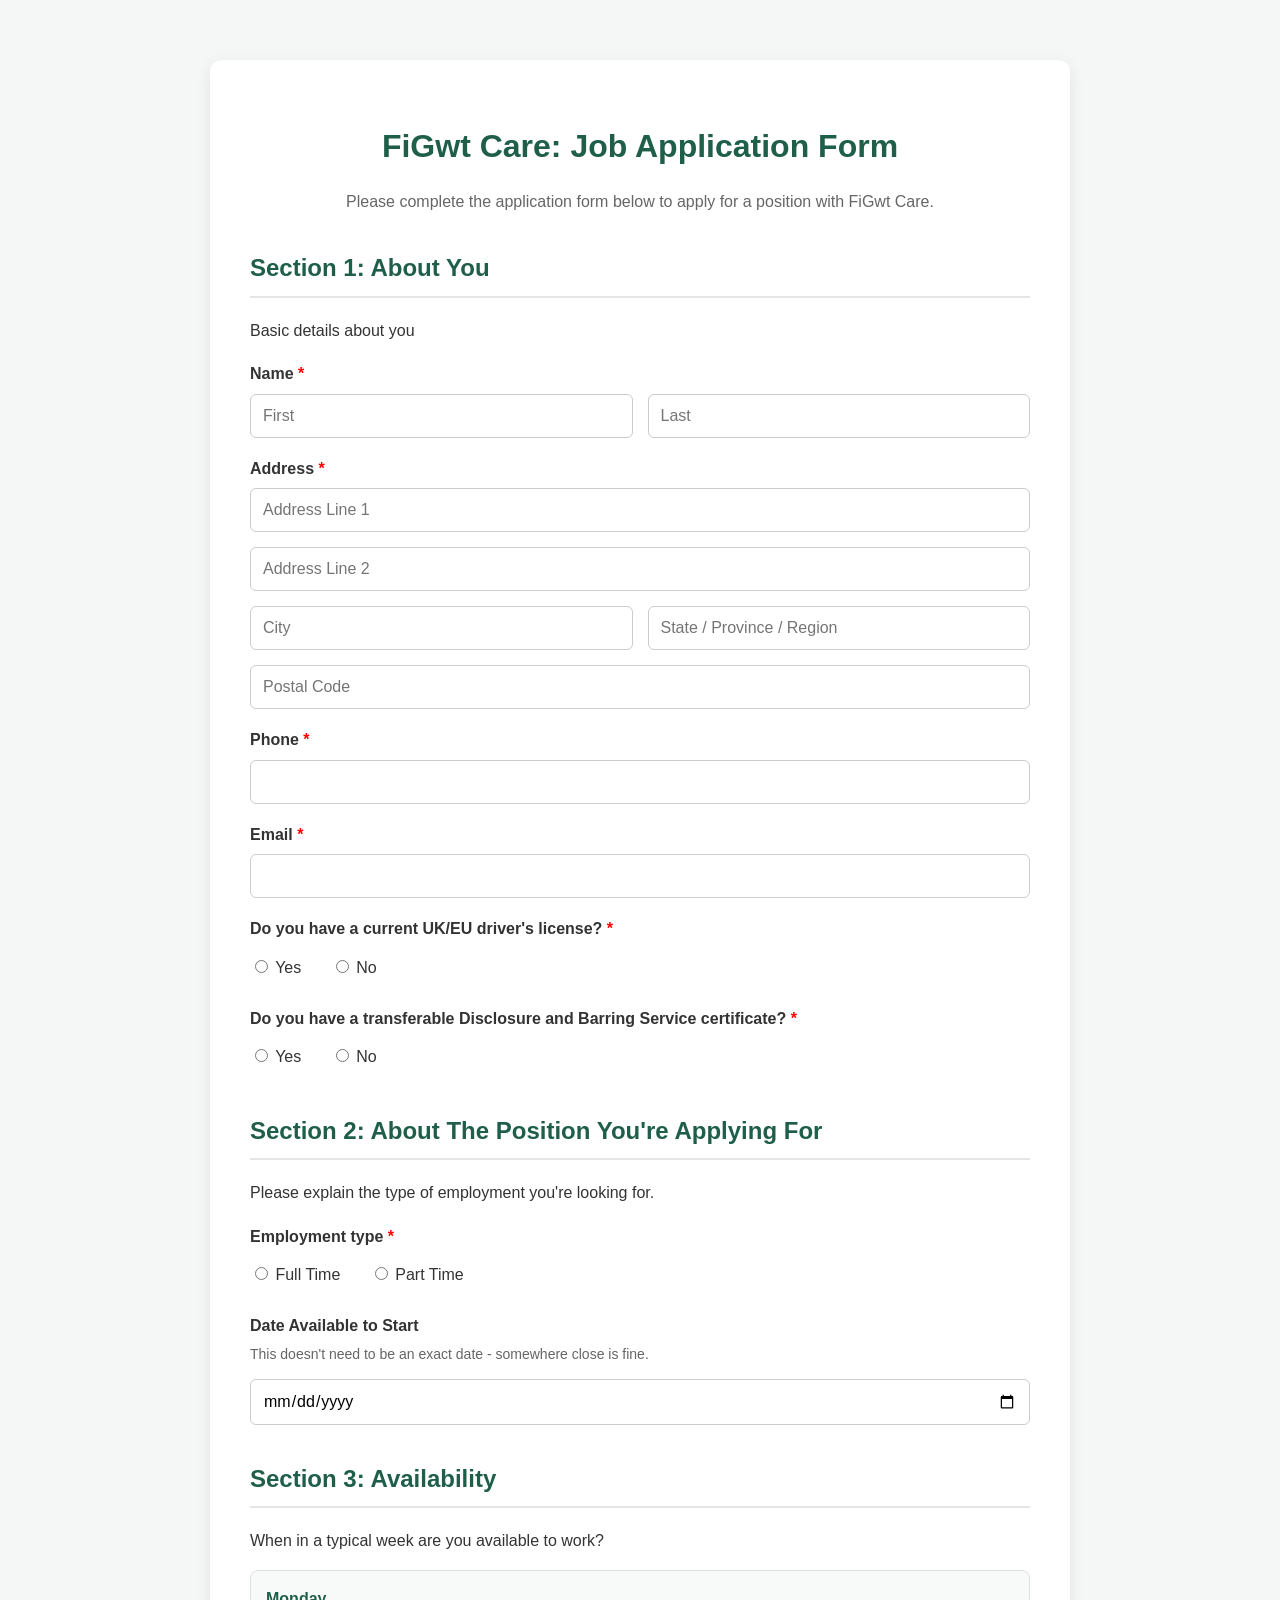
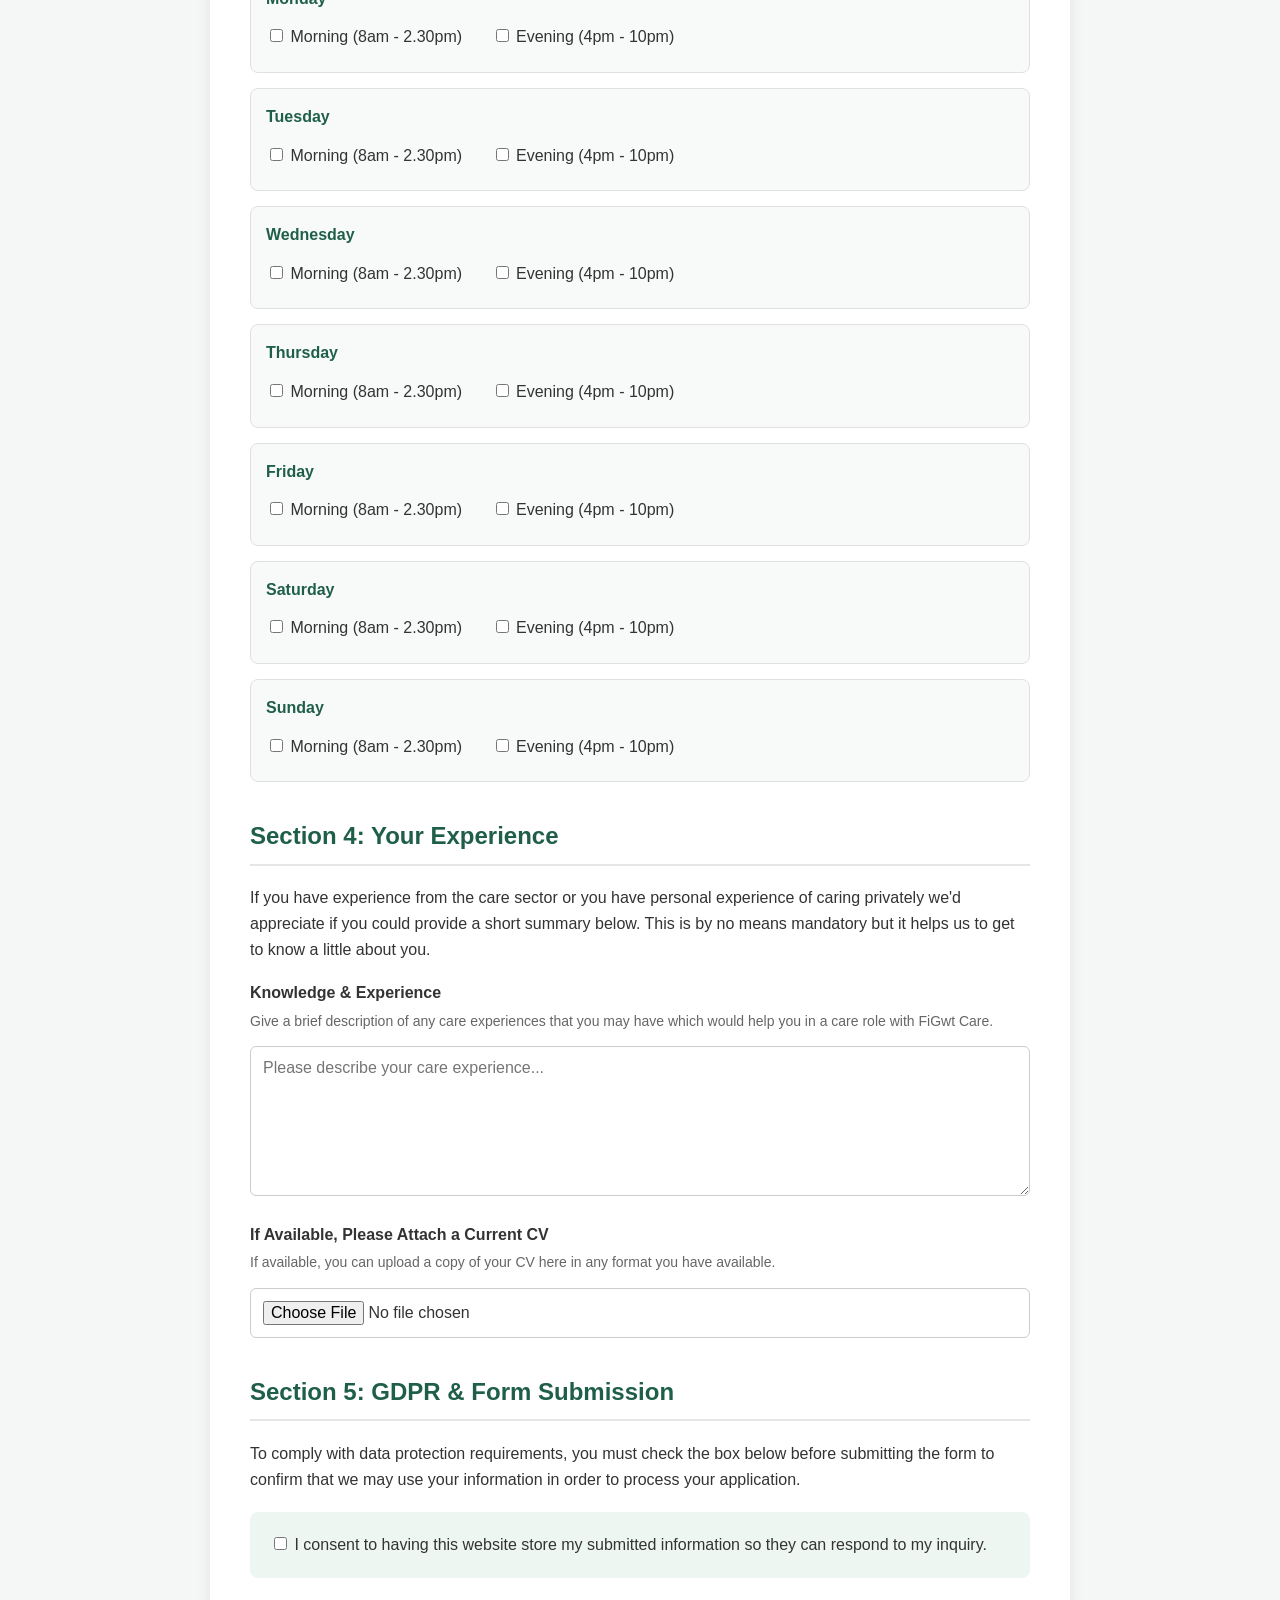
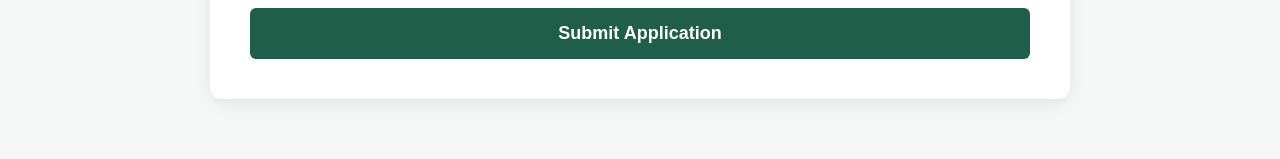
==== application.html @ f65cec48 "Add files via upload" ====
<!DOCTYPE html>
<html lang="en">
<head>
    <meta charset="UTF-8">
    <meta name="viewport" content="width=device-width, initial-scale=1.0">

    <title>FiGwt Care - Job Application Form</title>

    <style>
        * {
            box-sizing: border-box;
        }

        body {
            margin: 0;
            font-family: Arial, Helvetica, sans-serif;
            background-color: #f5f7f6;
            color: #333;
            line-height: 1.6;
        }

        .container {
            max-width: 900px;
            margin: 40px auto;
            padding: 20px;
        }

        .form-container {
            background: #ffffff;
            padding: 40px;
            border-radius: 12px;
            box-shadow: 0 4px 15px rgba(0, 0, 0, 0.08);
        }

        h1 {
            text-align: center;
            color: #1f5f4a;
            margin-bottom: 10px;
        }

        .intro {
            text-align: center;
            color: #666;
            margin-bottom: 35px;
        }

        h2 {
            color: #1f5f4a;
            border-bottom: 2px solid #e5e5e5;
            padding-bottom: 8px;
            margin-top: 35px;
        }

        label {
            display: block;
            font-weight: bold;
            margin-top: 18px;
            margin-bottom: 7px;
        }

        .required {
            color: red;
        }

        input[type="text"],
        input[type="email"],
        input[type="tel"],
        input[type="date"],
        input[type="file"],
        textarea {
            width: 100%;
            padding: 12px;
            border: 1px solid #ccc;
            border-radius: 6px;
            font-size: 16px;
            font-family: inherit;
        }

        textarea {
            min-height: 150px;
            resize: vertical;
        }

        .name-fields,
        .address-fields {
            display: grid;
            grid-template-columns: 1fr 1fr;
            gap: 15px;
        }

        .full-width {
            grid-column: 1 / -1;
        }

        .options {
            margin-top: 8px;
        }

        .options label {
            font-weight: normal;
            display: inline-block;
            margin-right: 25px;
            margin-top: 5px;
        }

        .day {
            background-color: #f8faf9;
            border: 1px solid #e0e0e0;
            border-radius: 8px;
            padding: 15px;
            margin: 15px 0;
        }

        .day-name {
            font-weight: bold;
            color: #1f5f4a;
            margin-bottom: 8px;
        }

        .description {
            color: #666;
            font-size: 14px;
        }

        .gdpr {
            background-color: #eef6f2;
            border-radius: 8px;
            padding: 20px;
            margin-top: 20px;
        }

        .gdpr label {
            font-weight: normal;
            margin: 0;
        }

        button {
            width: 100%;
            padding: 15px;
            margin-top: 30px;
            background-color: #1f5f4a;
            color: white;
            border: none;
            border-radius: 6px;
            font-size: 18px;
            font-weight: bold;
            cursor: pointer;
        }

        button:hover {
            background-color: #164737;
        }

        .note {
            font-size: 14px;
            color: #666;
            margin-top: -3px;
        }

        @media (max-width: 650px) {

            .container {
                padding: 10px;
            }

            .form-container {
                padding: 20px;
            }

            .name-fields,
            .address-fields {
                grid-template-columns: 1fr;
            }

            .full-width {
                grid-column: auto;
            }
        }
    </style>
</head>

<body>

<div class="container">

    <div class="form-container">

        <h1>FiGwt Care: Job Application Form</h1>

        <p class="intro">
            Please complete the application form below to apply for a position with FiGwt Care.
        </p>


        <!-- APPLICATION FORM -->

        <form
    action="https://formsubmit.co/admin@figwtdignitycare.org"
    method="POST"
    enctype="multipart/form-data"
>
    <input type="hidden" name="_subject" value="New Job Application - FiGwt Care">
    <input type="hidden" name="_captcha" value="false">
    <input type="hidden" name="_next" value="https://figwtdignitycare.org/application.html">


            <!-- SECTION 1 -->

            <h2>Section 1: About You</h2>

            <p>Basic details about you</p>


            <!-- NAME -->

            <label>
                Name <span class="required">*</span>
            </label>

            <div class="name-fields">

                <div>
                    <input
                        type="text"
                        name="first_name"
                        placeholder="First"
                        required
                    >
                </div>

                <div>
                    <input
                        type="text"
                        name="last_name"
                        placeholder="Last"
                        required
                    >
                </div>

            </div>


            <!-- ADDRESS -->

            <label>
                Address <span class="required">*</span>
            </label>

            <div class="address-fields">

                <div class="full-width">
                    <input
                        type="text"
                        name="address_line_1"
                        placeholder="Address Line 1"
                        required
                    >
                </div>

                <div class="full-width">
                    <input
                        type="text"
                        name="address_line_2"
                        placeholder="Address Line 2"
                    >
                </div>

                <div>
                    <input
                        type="text"
                        name="city"
                        placeholder="City"
                        required
                    >
                </div>

                <div>
                    <input
                        type="text"
                        name="region"
                        placeholder="State / Province / Region"
                    >
                </div>

                <div class="full-width">
                    <input
                        type="text"
                        name="postal_code"
                        placeholder="Postal Code"
                        required
                    >
                </div>

            </div>


            <!-- PHONE -->

            <label for="phone">
                Phone <span class="required">*</span>
            </label>

            <input
                type="tel"
                id="phone"
                name="phone"
                required
            >


            <!-- EMAIL -->

            <label for="email">
                Email <span class="required">*</span>
            </label>

            <input
                type="email"
                id="email"
                name="email"
                required
            >


            <!-- DRIVING LICENCE -->

            <label>
                Do you have a current UK/EU driver's license?
                <span class="required">*</span>
            </label>

            <div class="options">

                <label>
                    <input
                        type="radio"
                        name="drivers_license"
                        value="Yes"
                        required
                    >
                    Yes
                </label>

                <label>
                    <input
                        type="radio"
                        name="drivers_license"
                        value="No"
                    >
                    No
                </label>

            </div>


            <!-- DBS -->

            <label>
                Do you have a transferable Disclosure and Barring Service certificate?
                <span class="required">*</span>
            </label>

            <div class="options">

                <label>
                    <input
                        type="radio"
                        name="dbs"
                        value="Yes"
                        required
                    >
                    Yes
                </label>

                <label>
                    <input
                        type="radio"
                        name="dbs"
                        value="No"
                    >
                    No
                </label>

            </div>



            <!-- SECTION 2 -->

            <h2>Section 2: About The Position You're Applying For</h2>

            <p>
                Please explain the type of employment you're looking for.
            </p>


            <!-- EMPLOYMENT TYPE -->

            <label>
                Employment type <span class="required">*</span>
            </label>

            <div class="options">

                <label>
                    <input
                        type="radio"
                        name="employment_type"
                        value="Full Time"
                        required
                    >
                    Full Time
                </label>

                <label>
                    <input
                        type="radio"
                        name="employment_type"
                        value="Part Time"
                    >
                    Part Time
                </label>

            </div>


            <!-- START DATE -->

            <label for="start_date">
                Date Available to Start
            </label>

            <p class="note">
                This doesn't need to be an exact date - somewhere close is fine.
            </p>

            <input
                type="date"
                id="start_date"
                name="start_date"
            >



            <!-- SECTION 3 -->

            <h2>Section 3: Availability</h2>

            <p>
                When in a typical week are you available to work?
            </p>


            <!-- MONDAY -->

            <div class="day">

                <div class="day-name">Monday</div>

                <div class="options">

                    <label>
                        <input
                            type="checkbox"
                            name="monday[]"
                            value="Morning"
                        >
                        Morning (8am - 2.30pm)
                    </label>

                    <label>
                        <input
                            type="checkbox"
                            name="monday[]"
                            value="Evening"
                        >
                        Evening (4pm - 10pm)
                    </label>

                </div>

            </div>


            <!-- TUESDAY -->

            <div class="day">

                <div class="day-name">Tuesday</div>

                <div class="options">

                    <label>
                        <input
                            type="checkbox"
                            name="tuesday[]"
                            value="Morning"
                        >
                        Morning (8am - 2.30pm)
                    </label>

                    <label>
                        <input
                            type="checkbox"
                            name="tuesday[]"
                            value="Evening"
                        >
                        Evening (4pm - 10pm)
                    </label>

                </div>

            </div>


            <!-- WEDNESDAY -->

            <div class="day">

                <div class="day-name">Wednesday</div>

                <div class="options">

                    <label>
                        <input
                            type="checkbox"
                            name="wednesday[]"
                            value="Morning"
                        >
                        Morning (8am - 2.30pm)
                    </label>

                    <label>
                        <input
                            type="checkbox"
                            name="wednesday[]"
                            value="Evening"
                        >
                        Evening (4pm - 10pm)
                    </label>

                </div>

            </div>


            <!-- THURSDAY -->

            <div class="day">

                <div class="day-name">Thursday</div>

                <div class="options">

                    <label>
                        <input
                            type="checkbox"
                            name="thursday[]"
                            value="Morning"
                        >
                        Morning (8am - 2.30pm)
                    </label>

                    <label>
                        <input
                            type="checkbox"
                            name="thursday[]"
                            value="Evening"
                        >
                        Evening (4pm - 10pm)
                    </label>

                </div>

            </div>


            <!-- FRIDAY -->

            <div class="day">

                <div class="day-name">Friday</div>

                <div class="options">

                    <label>
                        <input
                            type="checkbox"
                            name="friday[]"
                            value="Morning"
                        >
                        Morning (8am - 2.30pm)
                    </label>

                    <label>
                        <input
                            type="checkbox"
                            name="friday[]"
                            value="Evening"
                        >
                        Evening (4pm - 10pm)
                    </label>

                </div>

            </div>


            <!-- SATURDAY -->

            <div class="day">

                <div class="day-name">Saturday</div>

                <div class="options">

                    <label>
                        <input
                            type="checkbox"
                            name="saturday[]"
                            value="Morning"
                        >
                        Morning (8am - 2.30pm)
                    </label>

                    <label>
                        <input
                            type="checkbox"
                            name="saturday[]"
                            value="Evening"
                        >
                        Evening (4pm - 10pm)
                    </label>

                </div>

            </div>


            <!-- SUNDAY -->

            <div class="day">

                <div class="day-name">Sunday</div>

                <div class="options">

                    <label>
                        <input
                            type="checkbox"
                            name="sunday[]"
                            value="Morning"
                        >
                        Morning (8am - 2.30pm)
                    </label>

                    <label>
                        <input
                            type="checkbox"
                            name="sunday[]"
                            value="Evening"
                        >
                        Evening (4pm - 10pm)
                    </label>

                </div>

            </div>



            <!-- SECTION 4 -->

            <h2>Section 4: Your Experience</h2>

            <p>
                If you have experience from the care sector or you have personal
                experience of caring privately we'd appreciate if you could provide
                a short summary below. This is by no means mandatory but it helps
                us to get to know a little about you.
            </p>


            <!-- EXPERIENCE -->

            <label for="experience">
                Knowledge &amp; Experience
            </label>

            <p class="note">
                Give a brief description of any care experiences that you may have
                which would help you in a care role with FiGwt Care.
            </p>

            <textarea
                id="experience"
                name="experience"
                placeholder="Please describe your care experience..."
            ></textarea>


            <!-- CV -->

            <label for="cv">
                If Available, Please Attach a Current CV
            </label>

            <p class="note">
                If available, you can upload a copy of your CV here in any format
                you have available.
            </p>

            <input
                type="file"
                id="cv"
                name="cv"
                accept=".pdf,.doc,.docx,.odt,.rtf,.txt"
            >



            <!-- SECTION 5 -->

            <h2>Section 5: GDPR &amp; Form Submission</h2>

            <p>
                To comply with data protection requirements, you must check the box
                below before submitting the form to confirm that we may use your
                information in order to process your application.
            </p>


            <!-- GDPR -->

            <div class="gdpr">

                <label>

                    <input
                        type="checkbox"
                        name="gdpr_agreement"
                        value="I consent"
                        required
                    >

                    I consent to having this website store my submitted information
                    so they can respond to my inquiry.

                </label>

            </div>


            <!-- SUBMIT -->

            <button type="submit">
                Submit Application
            </button>


        </form>

    </div>

</div>

</body>
</html>
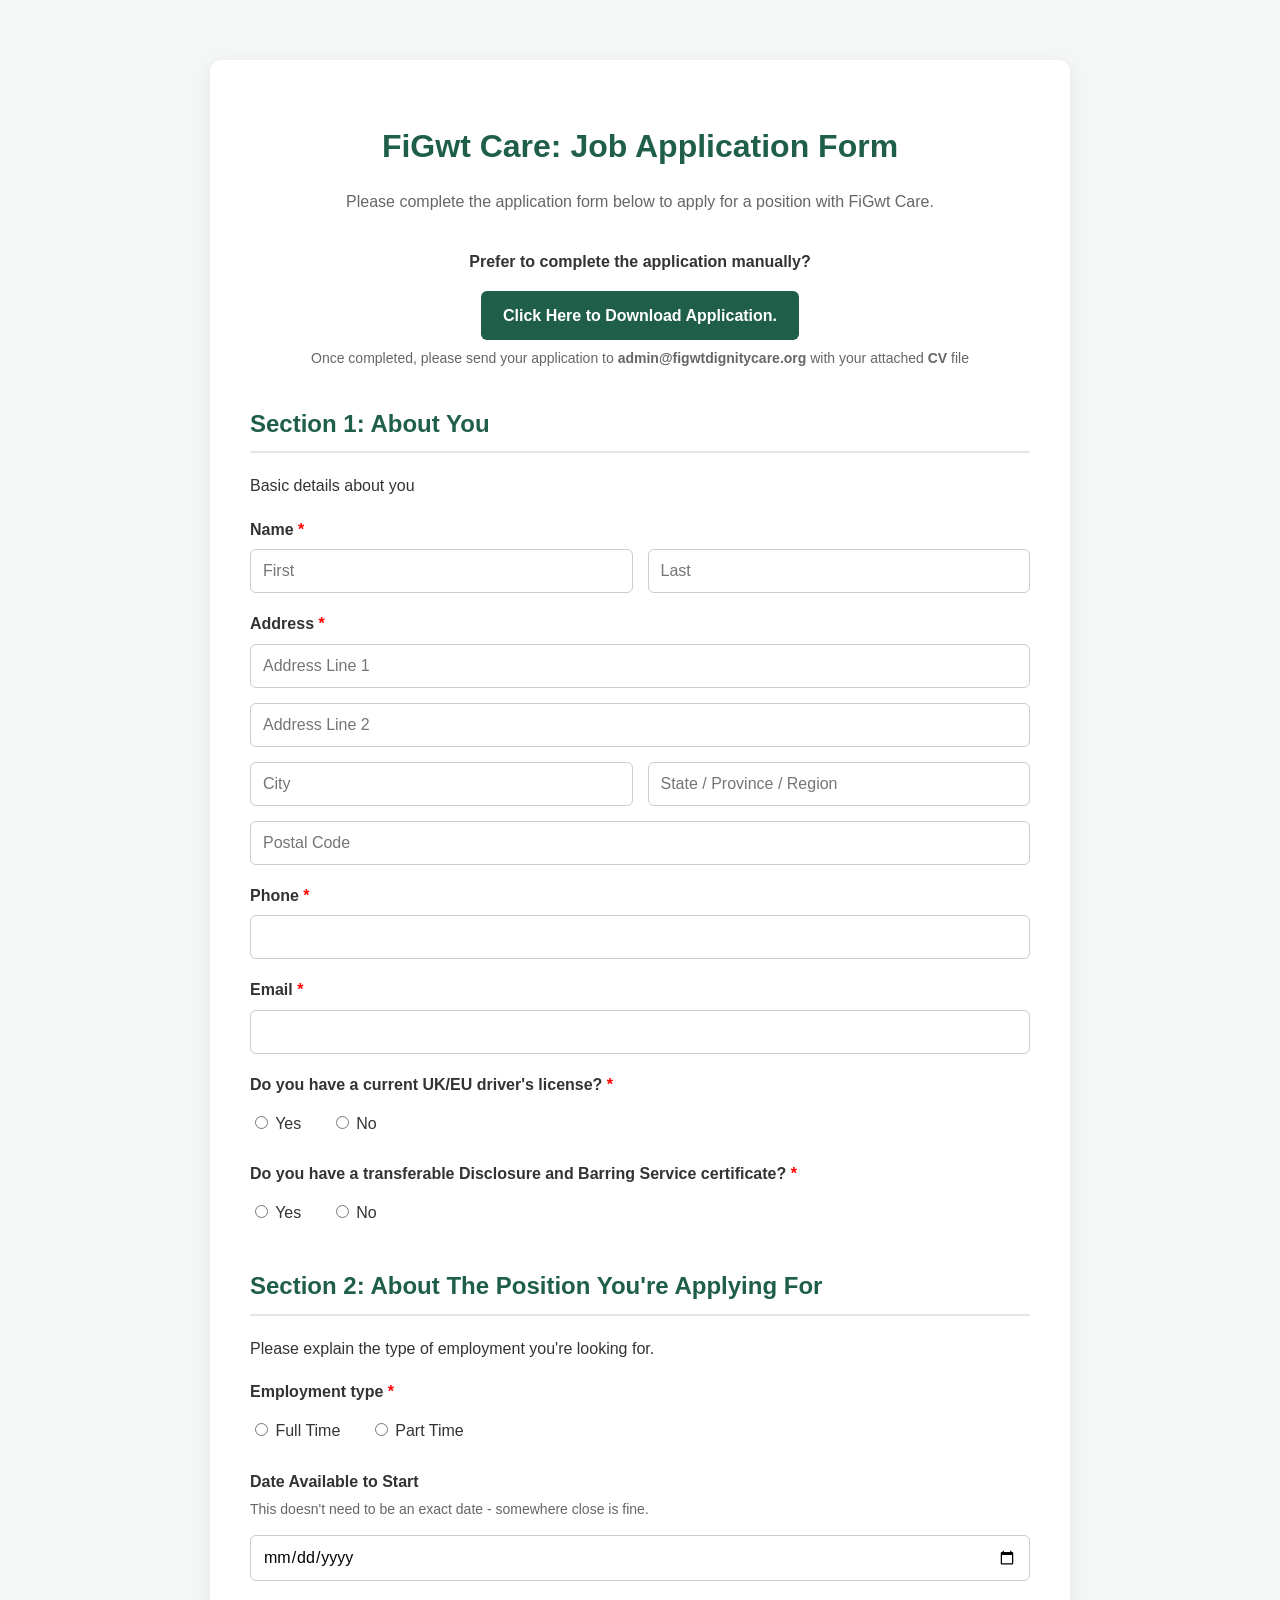
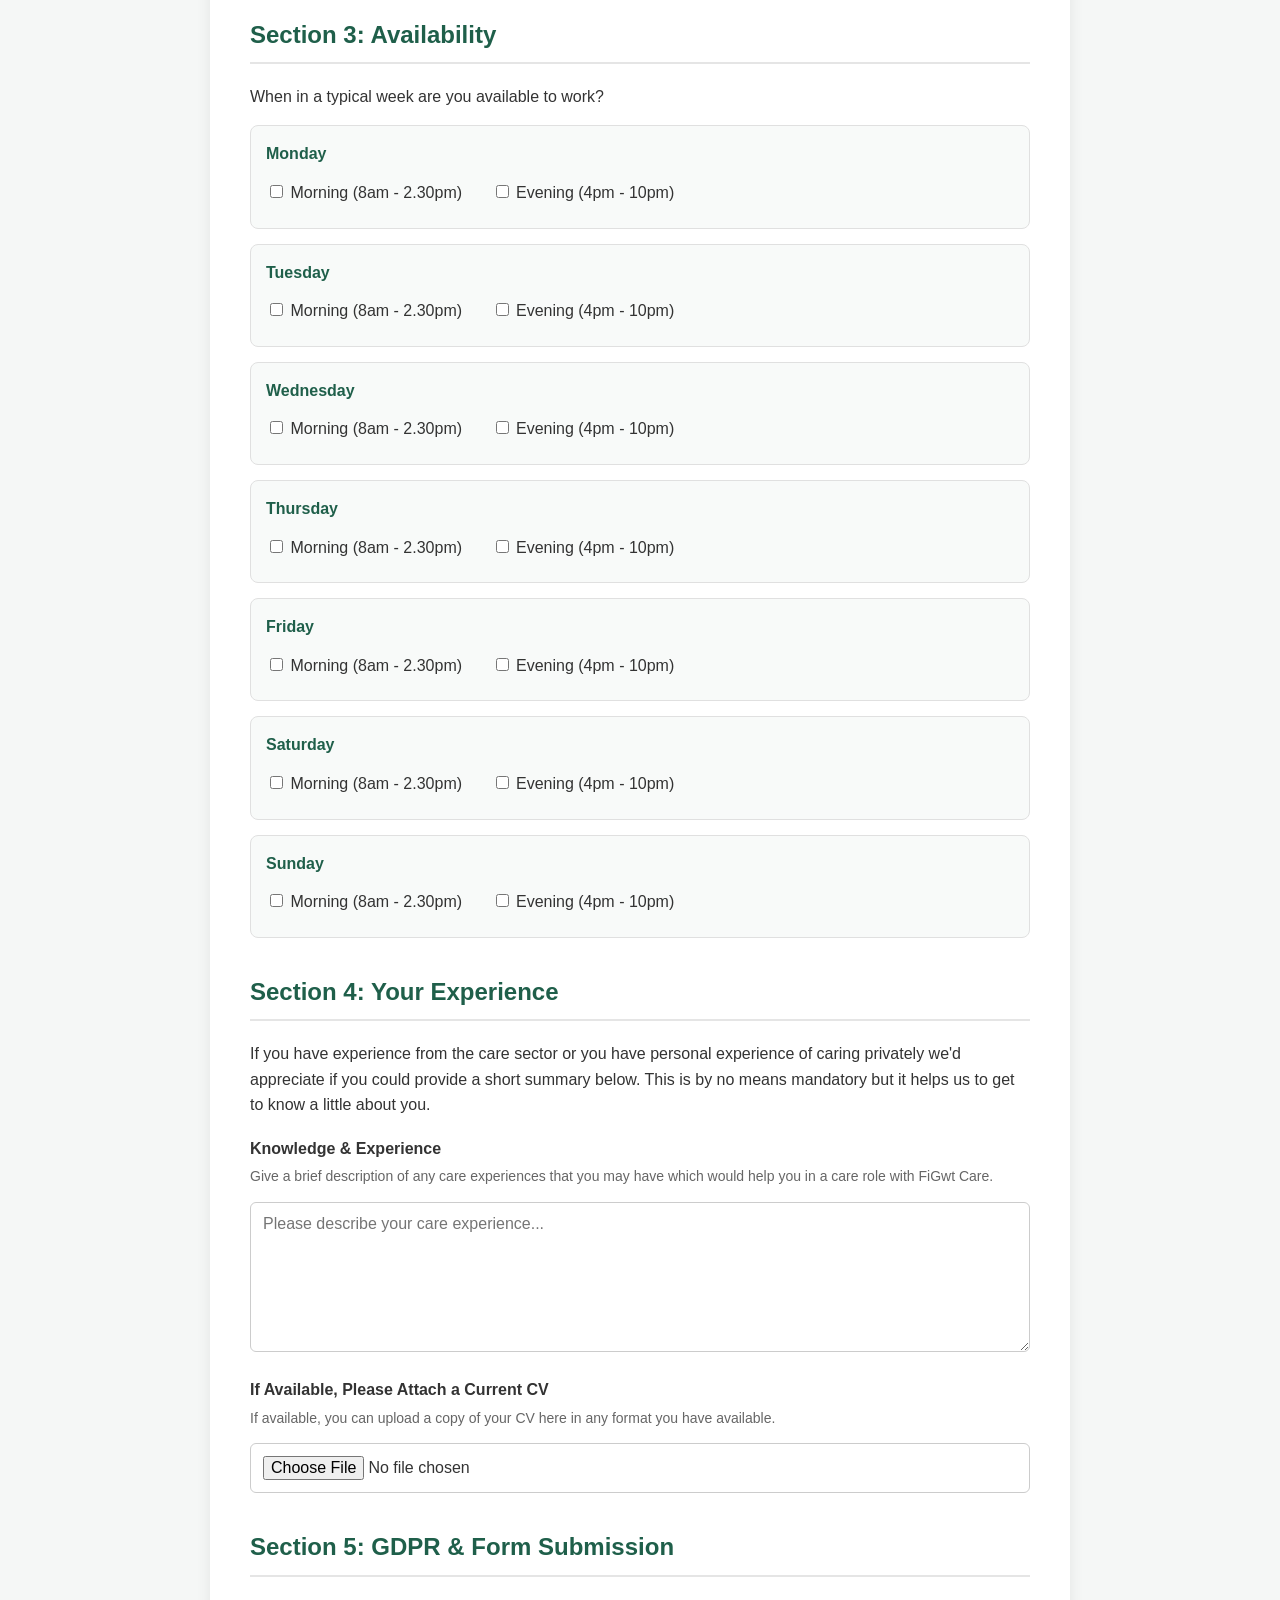
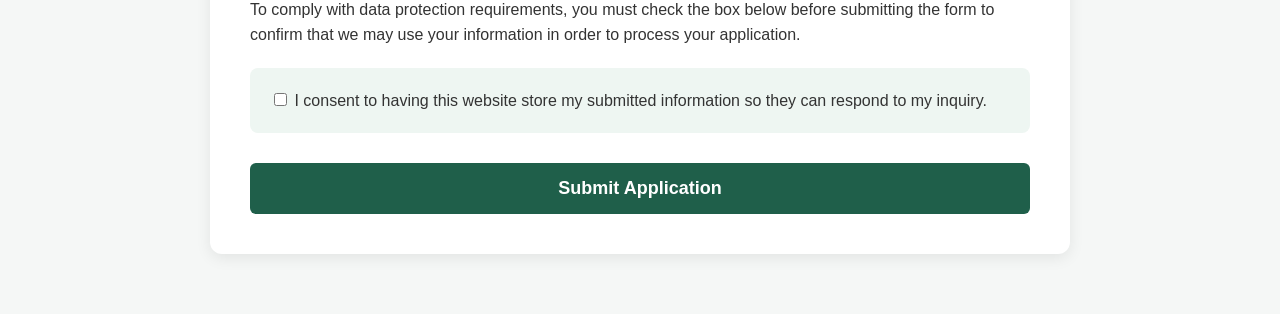
==== commit 328fff55: "Add files via upload" ====
--- a/application.html
+++ b/application.html
@@ -187,9 +187,37 @@
 
         <h1>FiGwt Care: Job Application Form</h1>
 
-        <p class="intro">
-            Please complete the application form below to apply for a position with FiGwt Care.
-        </p>
+<p class="intro">
+    Please complete the application form below to apply for a position with FiGwt Care.
+</p>
+
+<div style="text-align: center; margin-bottom: 30px;">
+    <p>
+        <strong>Prefer to complete the application manually?</strong>
+    </p>
+
+    <a
+        href="YOUR-GITHUB-WORD-DOCUMENT-LINK"
+        download
+        style="
+            display: inline-block;
+            padding: 12px 22px;
+            background-color: #1f5f4a;
+            color: white;
+            text-decoration: none;
+            border-radius: 6px;
+            font-weight: bold;
+            margin-bottom: 10px;
+        "
+    >
+        Click Here to Download Application.
+    </a>
+
+    <p class="note">
+        Once completed, please send your application to
+        <strong>admin@figwtdignitycare.org</strong> with your attached <strong>CV</strong> file
+    </p>
+</div>
 
 
         <!-- APPLICATION FORM -->
